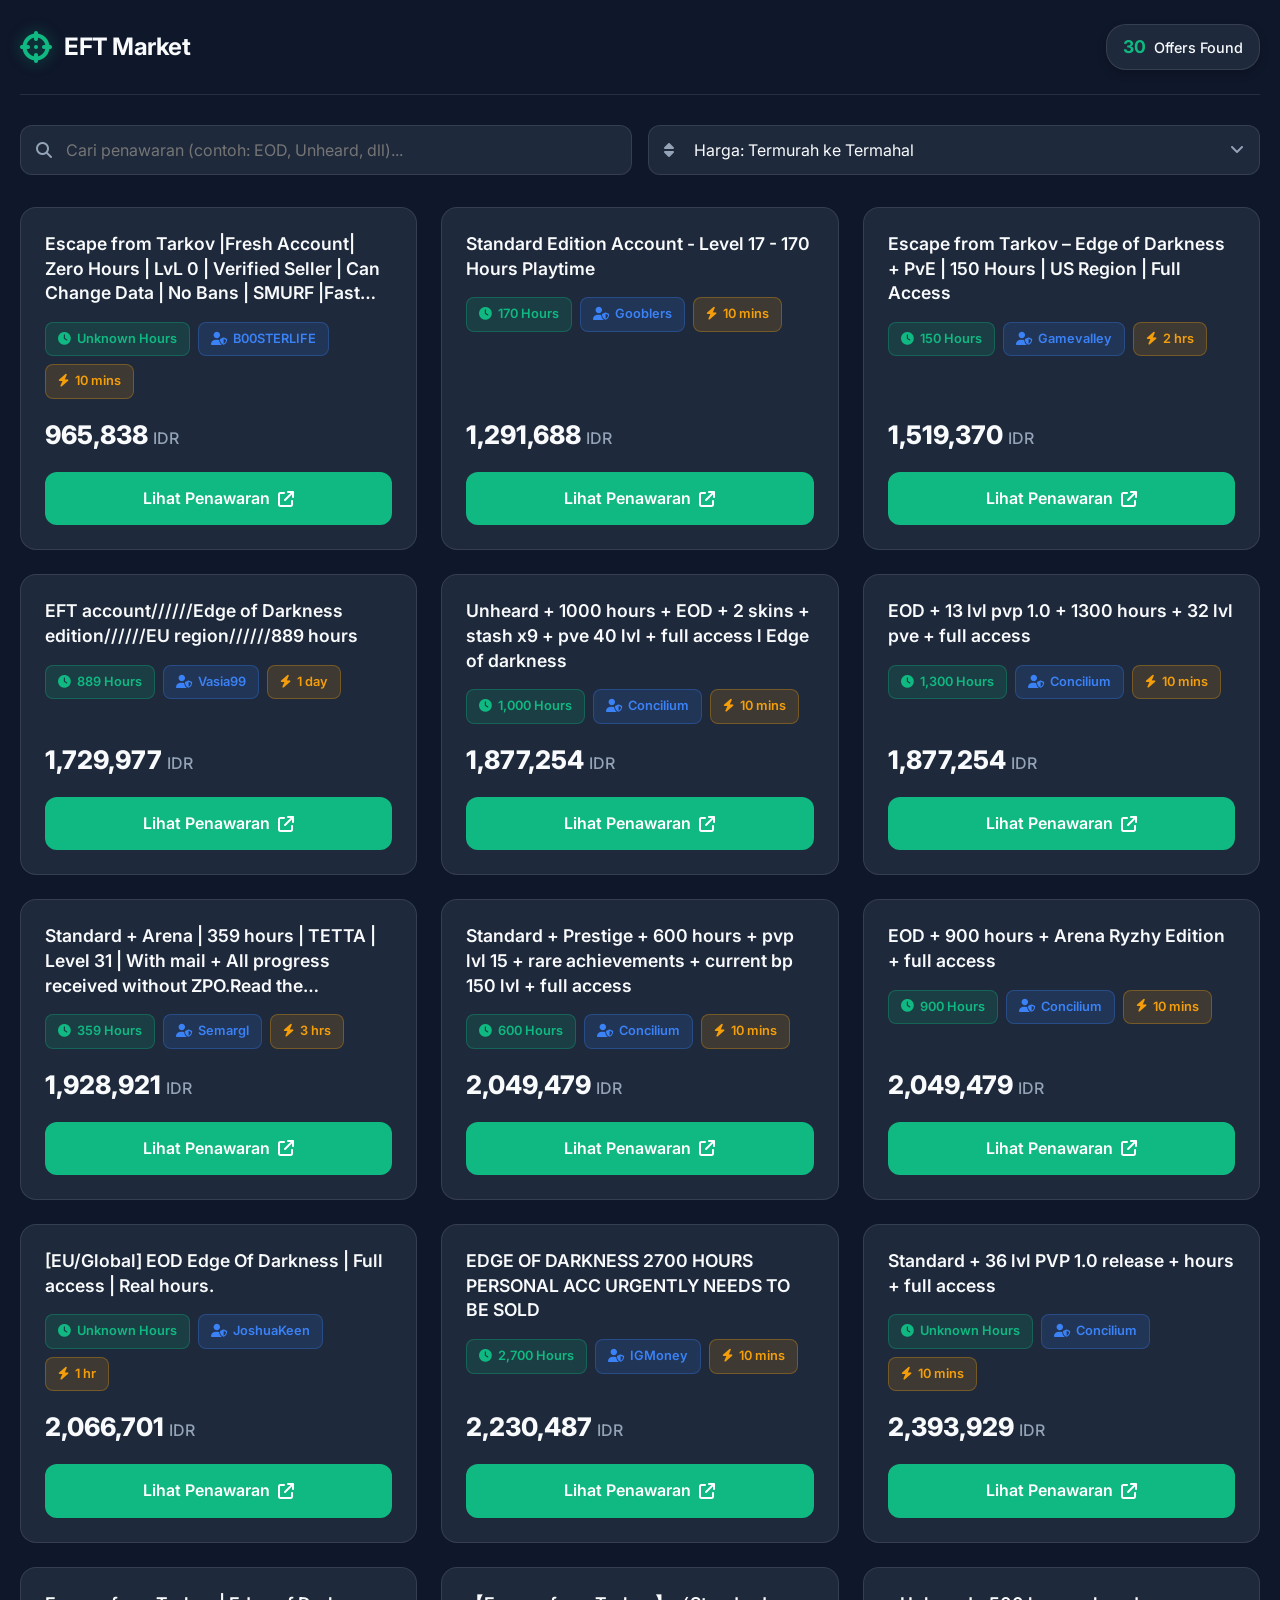
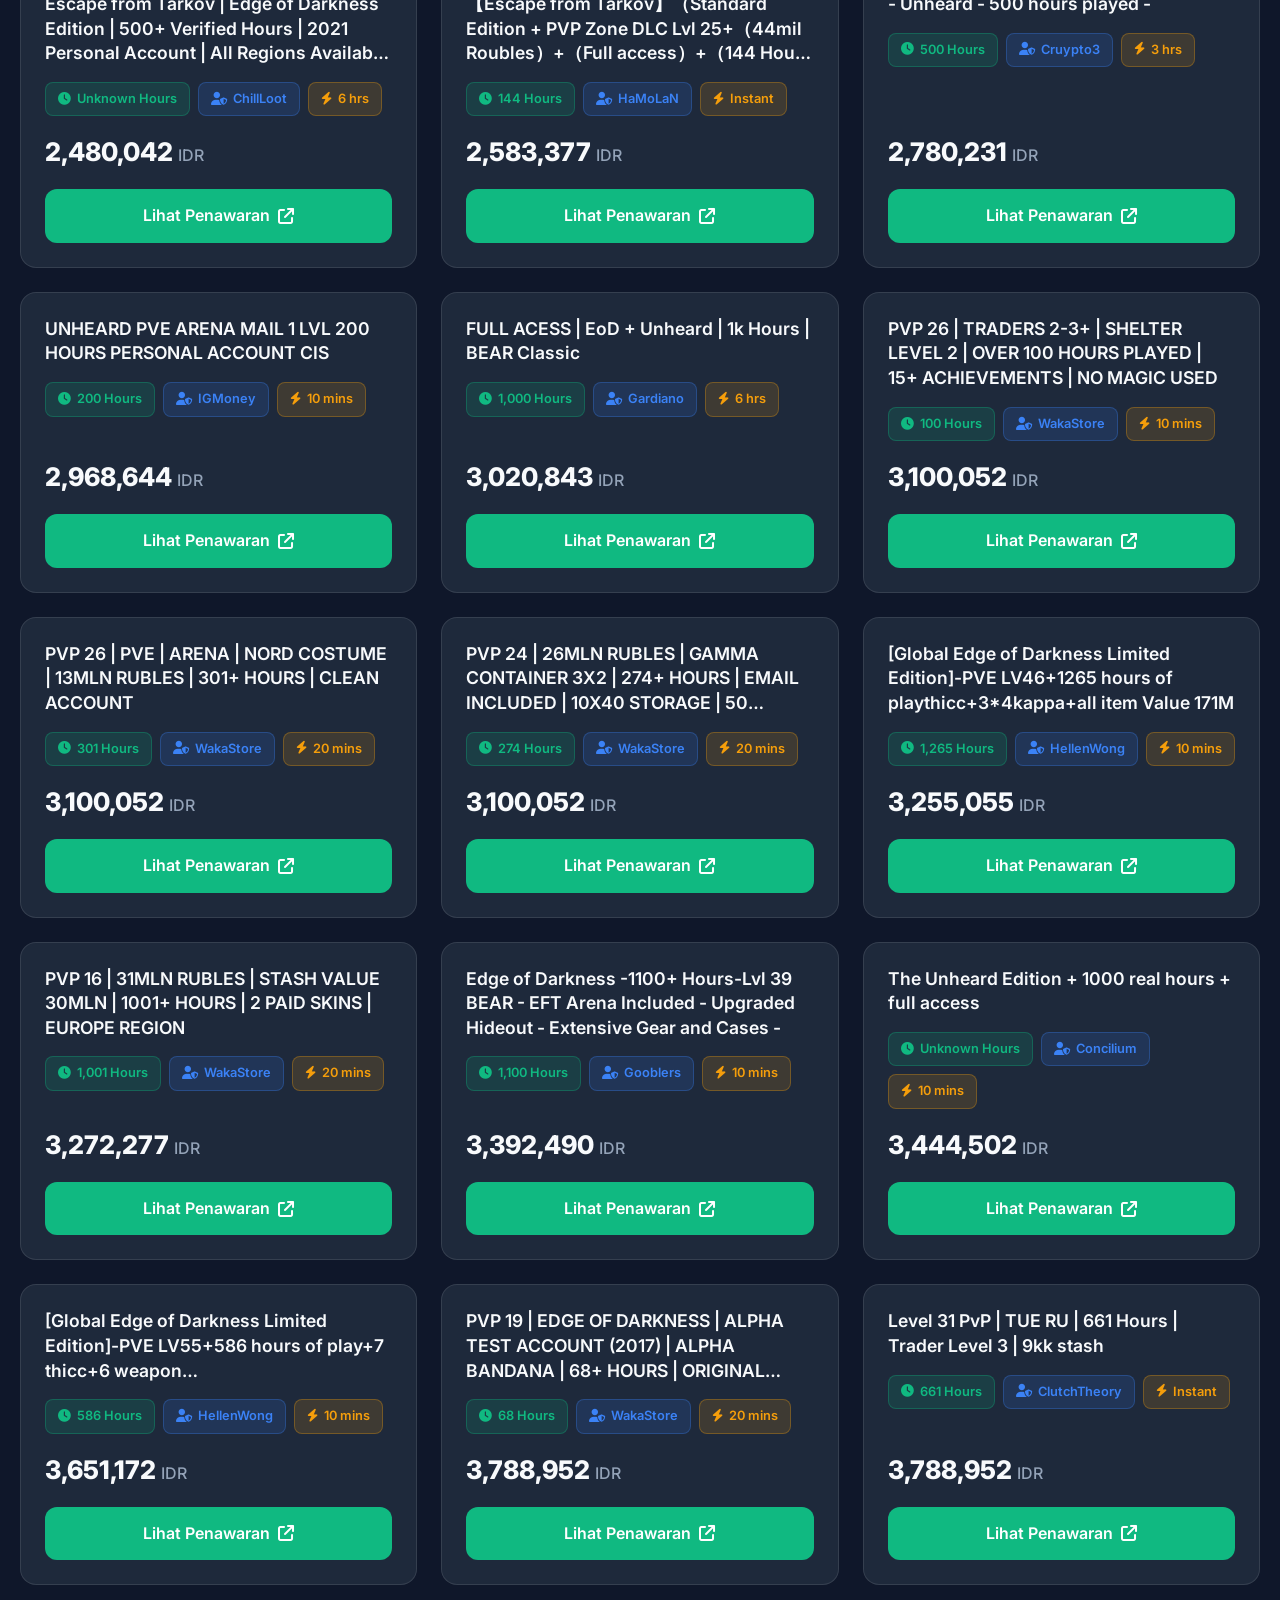
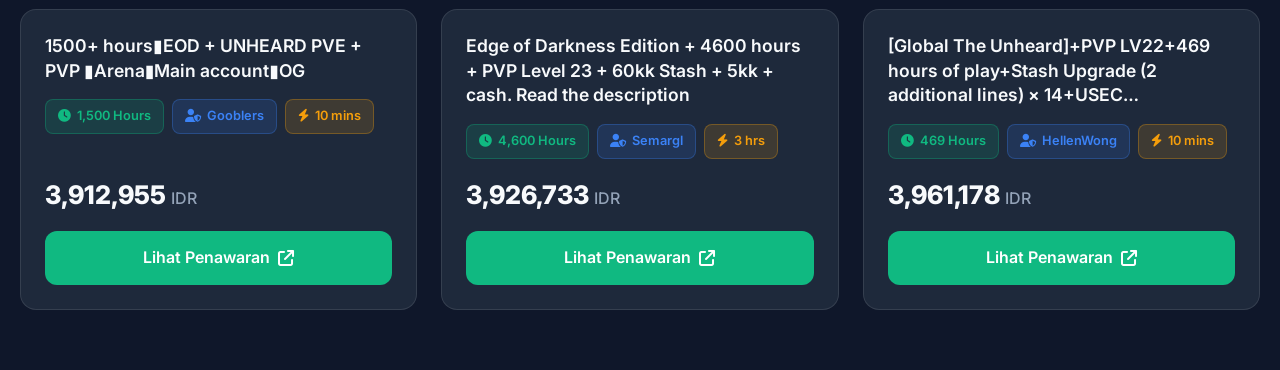
==== index.html @ ed46d820 "update" ====
<!DOCTYPE html>
<html lang="en">
<head>
    <meta charset="UTF-8">
    <meta name="viewport" content="width=device-width, initial-scale=1.0">
    <title>EFT Accounts - Tracker</title>
    <!-- Google Fonts -->
    <link rel="preconnect" href="https://fonts.googleapis.com">
    <link rel="preconnect" href="https://fonts.gstatic.com" crossorigin>
    <link href="https://fonts.googleapis.com/css2?family=Inter:wght@300;400;500;600;700&display=swap" rel="stylesheet">
    <!-- Font Awesome for Icons -->
    <link rel="stylesheet" href="https://cdnjs.cloudflare.com/ajax/libs/font-awesome/6.4.0/css/all.min.css">
    
    <link rel="stylesheet" href="style.css">
</head>
<body>

    <div class="app-container">
        <!-- Header / Navigation -->
        <header class="top-nav">
            <div class="brand">
                <i class="fa-solid fa-crosshairs"></i>
                <h1>EFT Market</h1>
            </div>
            
            <div class="stats-badge" id="stats-badge">
                <span id="total-items">0</span> Offers Found
            </div>
        </header>

        <!-- Main Content -->
        <main class="main-content">
            
            <!-- Filter Section -->
            <section class="controls-panel">
                <div class="search-box">
                    <i class="fa-solid fa-search"></i>
                    <input type="text" id="searchInput" placeholder="Cari penawaran (contoh: EOD, Unheard, dll)...">
                </div>
                
                <div class="sort-box">
                    <i class="fa-solid fa-sort"></i>
                    <select id="sortSelect">
                        <option value="price-asc">Harga: Termurah ke Termahal</option>
                        <option value="price-desc">Harga: Termahal ke Termurah</option>
                        <option value="hours-desc">Jam Main: Tertinggi ke Terendah</option>
                        <option value="hours-asc">Jam Main: Terendah ke Tertinggi</option>
                    </select>
                </div>
            </section>

            <!-- Loading State -->
            <div id="loader" class="loader-container">
                <div class="spinner"></div>
                <p>Memuat Data...</p>
            </div>

            <!-- Products Grid -->
            <section class="products-grid" id="products-grid">
                <!-- Data akan dirender ke sini oleh JS -->
            </section>

            <!-- Empty State (Hidden default) -->
            <div id="empty-state" class="empty-state hidden">
                <i class="fa-solid fa-ghost"></i>
                <h3>Tidak ada hasil</h3>
                <p>Coba gunakan kata kunci pencarian yang lain.</p>
            </div>
        </main>
    </div>

    <script src="app.js"></script>
</body>
</html>
---- style.css ----
/* ROOT VARIABLES & RESET */
:root {
    --bg-primary: #0f172a;
    /* Slate 900 */
    --bg-secondary: #1e293b;
    /* Slate 800 */
    --bg-tertiary: #334155;
    /* Slate 700 */

    --text-primary: #f8fafc;
    /* Slate 50 */
    --text-muted: #94a3b8;
    /* Slate 400 */

    --accent-color: #10b981;
    /* Emerald 500 */
    --accent-hover: #059669;
    /* Emerald 600 */
    --accent-glow: rgba(16, 185, 129, 0.4);

    --border-color: rgba(255, 255, 255, 0.1);

    --danger-color: #ef4444;
    /* Red 500 */
    --warning-color: #f59e0b;
    --seller-color: #3b82f6;

    --font-main: 'Inter', system-ui, -apple-system, sans-serif;
    --transition: all 0.25s cubic-bezier(0.4, 0, 0.2, 1);
}

* {
    margin: 0;
    padding: 0;
    box-sizing: border-box;
}

body {
    background-color: var(--bg-primary);
    color: var(--text-primary);
    font-family: var(--font-main);
    line-height: 1.6;
    -webkit-font-smoothing: antialiased;
    overflow-x: hidden;
}

/* CUSTOM SCROLLBAR */
::-webkit-scrollbar {
    width: 8px;
}

::-webkit-scrollbar-track {
    background: var(--bg-primary);
}

::-webkit-scrollbar-thumb {
    background: var(--bg-tertiary);
    border-radius: 10px;
}

::-webkit-scrollbar-thumb:hover {
    background: var(--accent-color);
}

/* LAYOUT */
.app-container {
    max-width: 1400px;
    margin: 0 auto;
    padding: 0 20px;
}

/* HEADER */
.top-nav {
    display: flex;
    justify-content: space-between;
    align-items: center;
    padding: 24px 0;
    border-bottom: 1px solid var(--border-color);
    margin-bottom: 30px;
}

.brand {
    display: flex;
    align-items: center;
    gap: 12px;
}

.brand i {
    font-size: 2rem;
    color: var(--accent-color);
    text-shadow: 0 0 15px var(--accent-glow);
}

.brand h1 {
    font-size: 1.5rem;
    font-weight: 700;
    letter-spacing: -0.5px;
}

.stats-badge {
    background: var(--bg-secondary);
    padding: 8px 16px;
    border-radius: 20px;
    font-size: 0.9rem;
    font-weight: 500;
    box-shadow: 0 4px 10px rgba(0, 0, 0, 0.2);
    border: 1px solid var(--border-color);
    display: flex;
    align-items: center;
    gap: 8px;
}

.stats-badge span {
    color: var(--accent-color);
    font-weight: 700;
    font-size: 1.1rem;
}

/* CONTROLS (SEARCH & SORT) */
.controls-panel {
    display: flex;
    flex-wrap: wrap;
    gap: 16px;
    margin-bottom: 32px;
}

.search-box,
.sort-box {
    position: relative;
    flex: 1;
    min-width: 250px;
}

.search-box i,
.sort-box i {
    position: absolute;
    left: 16px;
    top: 50%;
    transform: translateY(-50%);
    color: var(--text-muted);
}

.search-box input,
.sort-box select {
    width: 100%;
    background-color: var(--bg-secondary);
    border: 1px solid var(--border-color);
    color: var(--text-primary);
    padding: 14px 14px 14px 45px;
    border-radius: 12px;
    font-family: var(--font-main);
    font-size: 1rem;
    transition: var(--transition);
    outline: none;
    appearance: none;
    /* remove native styling from select */
}

.search-box input:focus,
.sort-box select:focus {
    border-color: var(--accent-color);
    box-shadow: 0 0 0 3px var(--accent-glow);
}

/* SELECT SPESIFIC */
.sort-box::after {
    content: '\f107';
    /* FontAwesome chevron down */
    font-family: 'Font Awesome 6 Free';
    font-weight: 900;
    position: absolute;
    right: 16px;
    top: 50%;
    transform: translateY(-50%);
    color: var(--text-muted);
    pointer-events: none;
}

/* LOADER & EMPTY STATE */
.loader-container,
.empty-state {
    text-align: center;
    padding: 60px 20px;
    color: var(--text-muted);
}

.spinner {
    width: 40px;
    height: 40px;
    border: 4px solid var(--bg-tertiary);
    border-top: 4px solid var(--accent-color);
    border-radius: 50%;
    margin: 0 auto 16px;
    animation: spin 1s linear infinite;
}

@keyframes spin {
    0% {
        transform: rotate(0deg);
    }

    100% {
        transform: rotate(360deg);
    }
}

.empty-state i {
    font-size: 3rem;
    margin-bottom: 16px;
    color: var(--bg-tertiary);
}

.hidden {
    display: none !important;
}

/* GRID LAYOUT */
.products-grid {
    display: grid;
    grid-template-columns: repeat(auto-fill, minmax(320px, 1fr));
    gap: 24px;
    padding-bottom: 60px;
}

/* CARD UI */
.card {
    background: var(--bg-secondary);
    border-radius: 16px;
    border: 1px solid var(--border-color);
    padding: 24px;
    display: flex;
    flex-direction: column;
    gap: 16px;
    transition: var(--transition);
    position: relative;
    overflow: hidden;
}

.card:hover {
    transform: translateY(-5px);
    border-color: var(--accent-color);
    box-shadow: 0 10px 25px rgba(0, 0, 0, 0.4);
}

.card-title {
    font-size: 1.1rem;
    font-weight: 600;
    line-height: 1.4;
    display: -webkit-box;
    -webkit-line-clamp: 3;
    line-clamp: 3;
    /* Standard syntax */
    -webkit-box-orient: vertical;
    overflow: hidden;
    color: var(--text-primary);
}

/* METADATA BADGES */
.card-badges {
    display: flex;
    flex-wrap: wrap;
    gap: 8px;
}

.badge {
    padding: 6px 12px;
    border-radius: 8px;
    font-size: 0.8rem;
    font-weight: 600;
    display: flex;
    align-items: center;
    gap: 6px;
}

.badge-hours {
    background: rgba(16, 185, 129, 0.15);
    color: var(--accent-color);
    border: 1px solid rgba(16, 185, 129, 0.3);
}

.badge-seller {
    background: rgba(59, 130, 246, 0.15);
    color: var(--seller-color);
    border: 1px solid rgba(59, 130, 246, 0.3);
}

.badge-delivery {
    background: rgba(245, 158, 11, 0.15);
    color: var(--warning-color);
    border: 1px solid rgba(245, 158, 11, 0.3);
}

/* PRICE TAG */
.card-price {
    font-size: 1.6rem;
    font-weight: 800;
    color: var(--text-primary);
    margin-top: auto;
    /* Push to bottom */
}

.card-price span {
    font-size: 1rem;
    color: var(--text-muted);
    font-weight: 500;
}

/* ACTION BUTTON */
.card-btn {
    width: 100%;
    background-color: var(--accent-color);
    color: #fff;
    text-decoration: none;
    text-align: center;
    padding: 14px 20px;
    border-radius: 12px;
    font-weight: 600;
    font-size: 1rem;
    transition: var(--transition);
    border: none;
    display: flex;
    justify-content: center;
    align-items: center;
    gap: 8px;
}

.card-btn:hover {
    background-color: var(--accent-hover);
    box-shadow: 0 4px 15px var(--accent-glow);
}

/* ANIMATION FOR FILTERING */
.fade-in {
    animation: fadeIn 0.4s ease forwards;
}

@keyframes fadeIn {
    from {
        opacity: 0;
        transform: translateY(10px);
    }

    to {
        opacity: 1;
        transform: translateY(0);
    }
}

/* RESPONSIVE DESIGN */
@media screen and (max-width: 768px) {
    .top-nav {
        flex-direction: column;
        gap: 16px;
        align-items: flex-start;
    }

    .controls-panel {
        flex-direction: column;
    }

    .products-grid {
        grid-template-columns: 1fr;
    }

    .card-title {
        font-size: 1rem;
        -webkit-line-clamp: 4;
        line-clamp: 4;
        /* Standard syntax */
    }

    .card-badges {
        flex-wrap: wrap;
    }
}
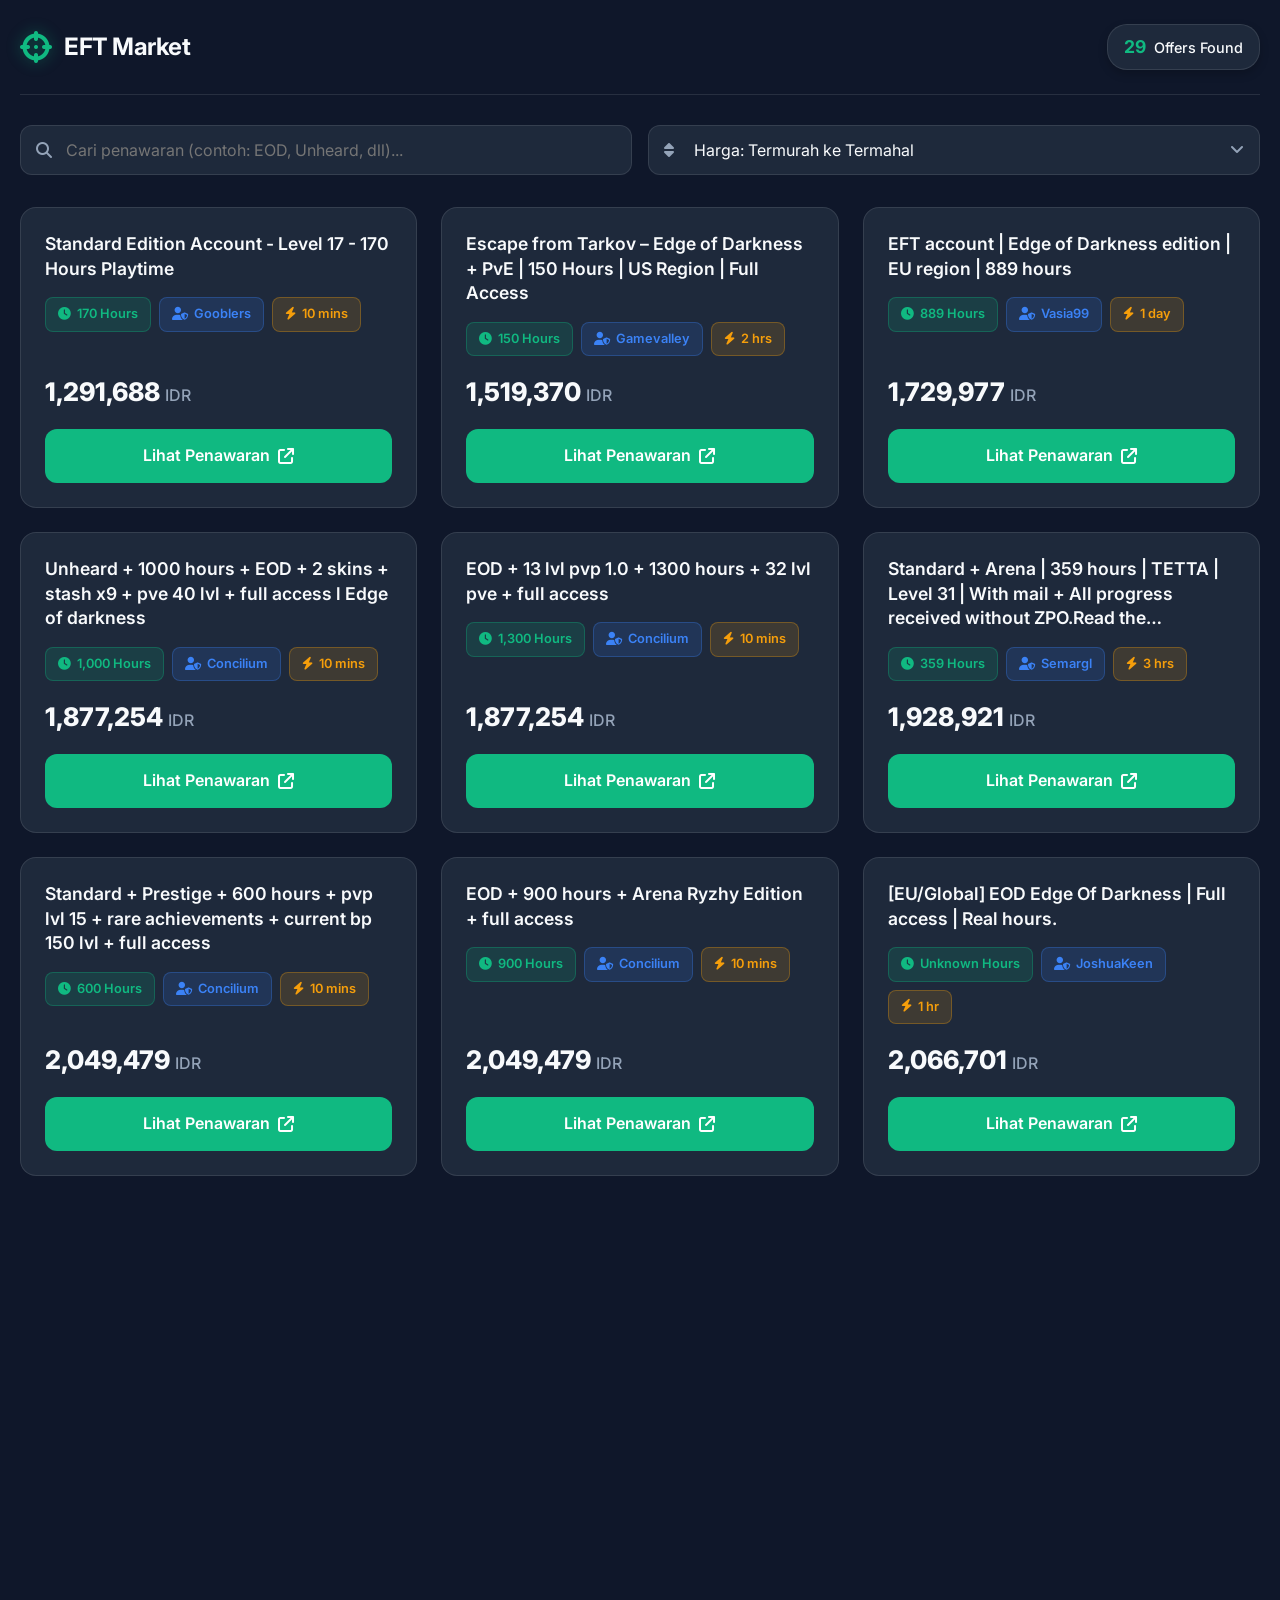
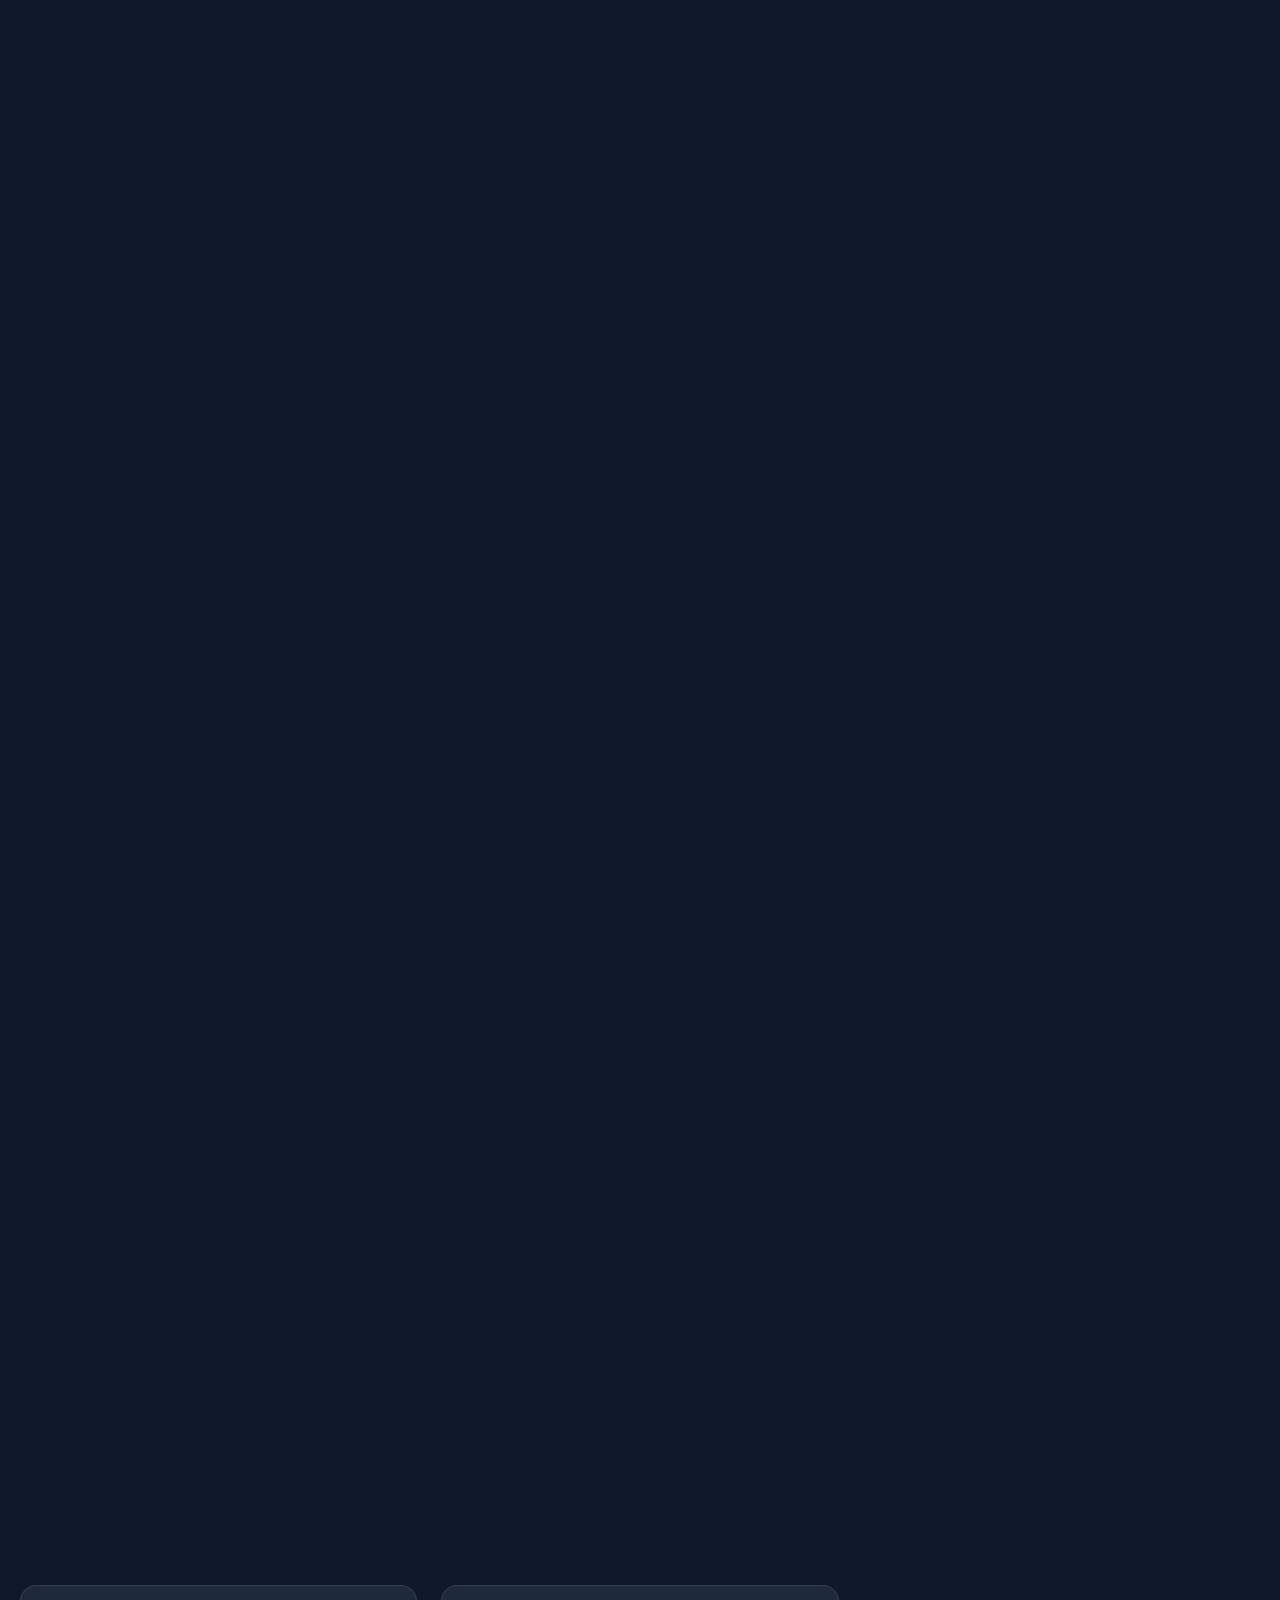
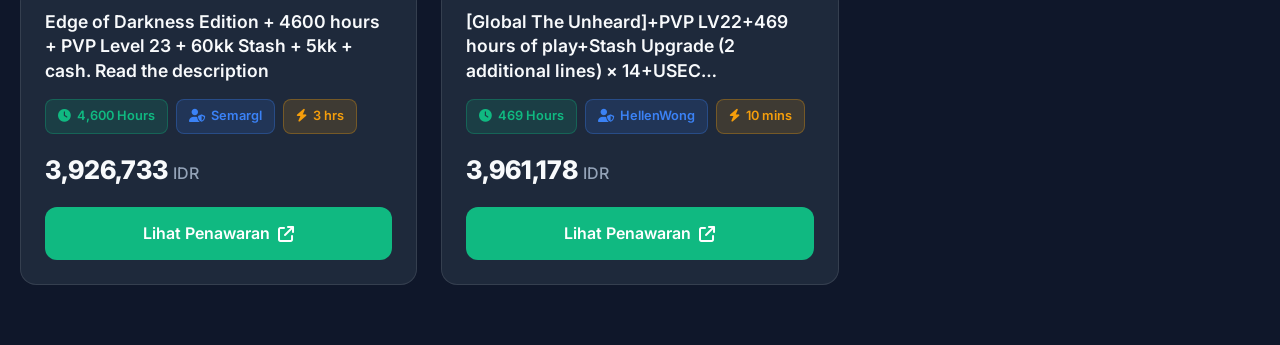
==== commit f949952b: "update data baru" ====
--- a/index.html
+++ b/index.html
@@ -4,6 +4,7 @@
     <meta charset="UTF-8">
     <meta name="viewport" content="width=device-width, initial-scale=1.0">
     <title>EFT Accounts - Tracker</title>
+    <link rel="icon" type="image/png" href="favicon.png">
     <!-- Google Fonts -->
     <link rel="preconnect" href="https://fonts.googleapis.com">
     <link rel="preconnect" href="https://fonts.gstatic.com" crossorigin>
